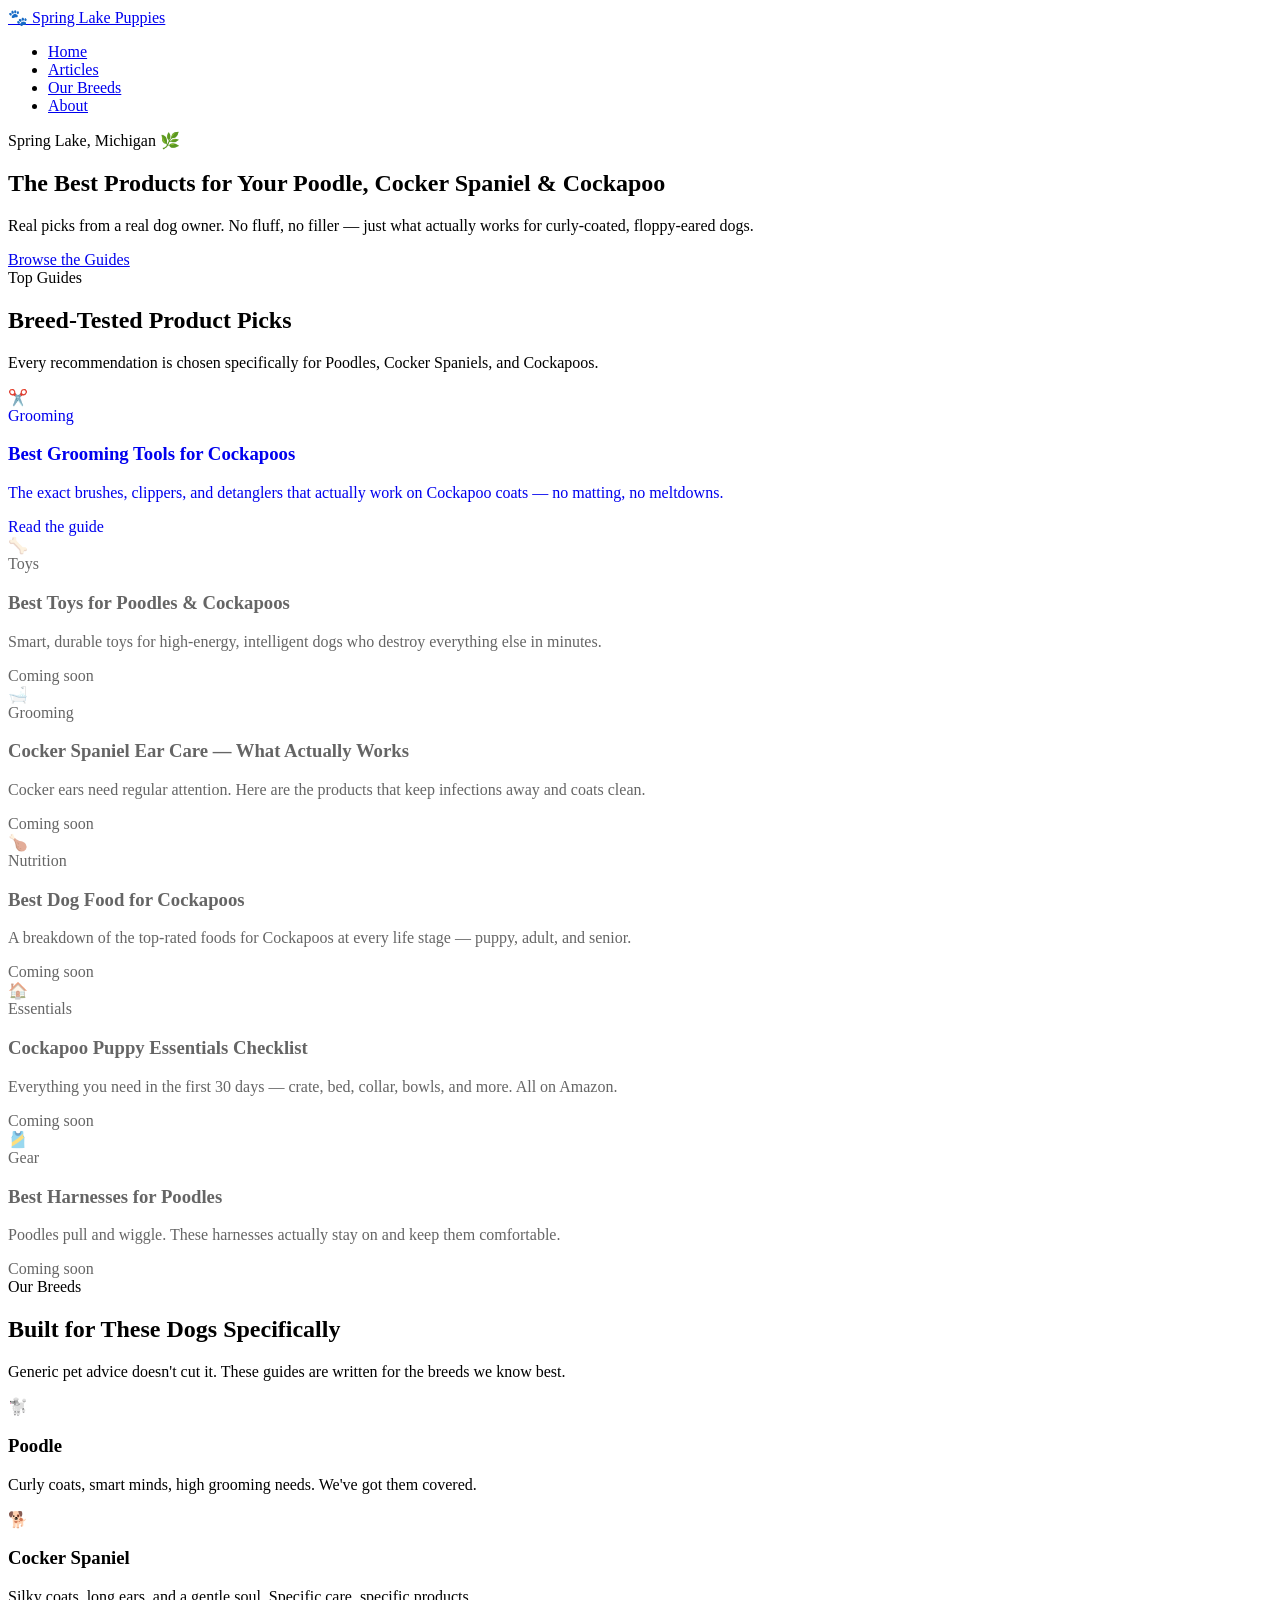
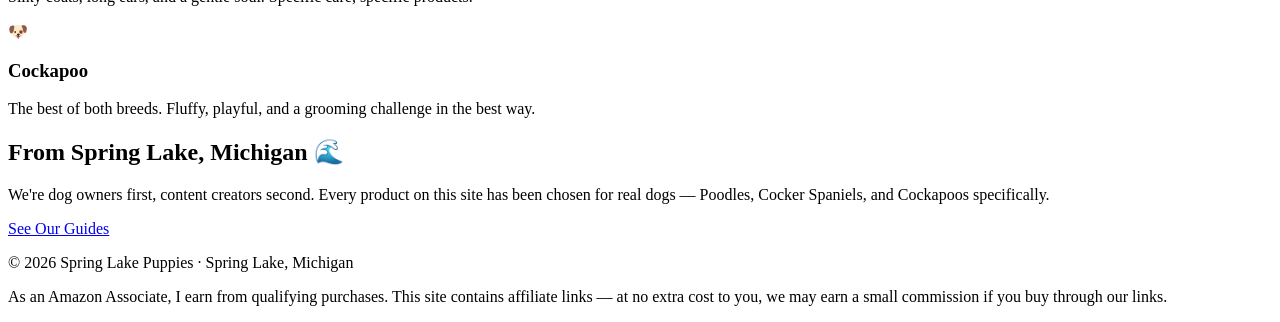
==== index.html @ 421daec8 "Create index.html" ====
<!DOCTYPE html>
<html lang="en">
<head>
  <meta charset="UTF-8" />
  <meta name="viewport" content="width=device-width, initial-scale=1.0" />
  <title>Spring Lake Puppies — Trusted Picks for Poodles, Cockers & Cockapoos</title>
  <meta name="description" content="Honest, breed-tested product picks for Poodles, Cocker Spaniels, and Cockapoos. Grooming tools, toys, food, and more — curated from Spring Lake, Michigan." />
  <link rel="stylesheet" href="style.css" />
</head>
<body>

  <!-- Navigation -->
  <nav>
    <div class="nav-inner">
      <a href="index.html" class="nav-logo">
        <span>🐾</span> Spring Lake Puppies
      </a>
      <ul class="nav-links">
        <li><a href="index.html">Home</a></li>
        <li><a href="#articles">Articles</a></li>
        <li><a href="#breeds">Our Breeds</a></li>
        <li><a href="#about">About</a></li>
      </ul>
    </div>
  </nav>

  <section class="hero">
    <div class="container">
      <div class="hero-tag">Spring Lake, Michigan 🌿</div>
      <h1>The Best Products for Your Poodle, Cocker Spaniel & Cockapoo</h1>
      <p>Real picks from a real dog owner. No fluff, no filler — just what actually works for curly-coated, floppy-eared dogs.</p>
      <a href="#articles" class="btn">Browse the Guides</a>
    </div>
  </section>

  <section class="articles-section" id="articles">
    <div class="container">
      <div class="section-header">
        <div class="section-tag">Top Guides</div>
        <h2>Breed-Tested Product Picks</h2>
        <p>Every recommendation is chosen specifically for Poodles, Cocker Spaniels, and Cockapoos.</p>
      </div>
      <div class="cards-grid">
        <a href="articles/best-grooming-tools-cockapoos.html" class="card" style="text-decoration:none;">
          <div class="card-image">✂️</div>
          <div class="card-body">
            <div class="card-tag">Grooming</div>
            <h3>Best Grooming Tools for Cockapoos</h3>
            <p>The exact brushes, clippers, and detanglers that actually work on Cockapoo coats — no matting, no meltdowns.</p>
            <span class="card-link">Read the guide</span>
          </div>
        </a>
        <div class="card" style="opacity:0.6;">
          <div class="card-image">🦴</div>
          <div class="card-body">
            <div class="card-tag">Toys</div>
            <h3>Best Toys for Poodles & Cockapoos</h3>
            <p>Smart, durable toys for high-energy, intelligent dogs who destroy everything else in minutes.</p>
            <span class="card-link">Coming soon</span>
          </div>
        </div>
        <div class="card" style="opacity:0.6;">
          <div class="card-image">🛁</div>
          <div class="card-body">
            <div class="card-tag">Grooming</div>
            <h3>Cocker Spaniel Ear Care — What Actually Works</h3>
            <p>Cocker ears need regular attention. Here are the products that keep infections away and coats clean.</p>
            <span class="card-link">Coming soon</span>
          </div>
        </div>
        <div class="card" style="opacity:0.6;">
          <div class="card-image">🍗</div>
          <div class="card-body">
            <div class="card-tag">Nutrition</div>
            <h3>Best Dog Food for Cockapoos</h3>
            <p>A breakdown of the top-rated foods for Cockapoos at every life stage — puppy, adult, and senior.</p>
            <span class="card-link">Coming soon</span>
          </div>
        </div>
        <div class="card" style="opacity:0.6;">
          <div class="card-image">🏠</div>
          <div class="card-body">
            <div class="card-tag">Essentials</div>
            <h3>Cockapoo Puppy Essentials Checklist</h3>
            <p>Everything you need in the first 30 days — crate, bed, collar, bowls, and more. All on Amazon.</p>
            <span class="card-link">Coming soon</span>
          </div>
        </div>
        <div class="card" style="opacity:0.6;">
          <div class="card-image">🎽</div>
          <div class="card-body">
            <div class="card-tag">Gear</div>
            <h3>Best Harnesses for Poodles</h3>
            <p>Poodles pull and wiggle. These harnesses actually stay on and keep them comfortable.</p>
            <span class="card-link">Coming soon</span>
          </div>
        </div>
      </div>
    </div>
  </section>

  <section class="breeds-section" id="breeds">
    <div class="container">
      <div class="section-header">
        <div class="section-tag">Our Breeds</div>
        <h2>Built for These Dogs Specifically</h2>
        <p>Generic pet advice doesn't cut it. These guides are written for the breeds we know best.</p>
      </div>
      <div class="breeds-grid">
        <div class="breed-card">
          <div class="breed-emoji">🐩</div>
          <h3>Poodle</h3>
          <p>Curly coats, smart minds, high grooming needs. We've got them covered.</p>
        </div>
        <div class="breed-card">
          <div class="breed-emoji">🐕</div>
          <h3>Cocker Spaniel</h3>
          <p>Silky coats, long ears, and a gentle soul. Specific care, specific products.</p>
        </div>
        <div class="breed-card">
          <div class="breed-emoji">🐶</div>
          <h3>Cockapoo</h3>
          <p>The best of both breeds. Fluffy, playful, and a grooming challenge in the best way.</p>
        </div>
      </div>
    </div>
  </section>

  <section class="about-strip" id="about">
    <div class="container">
      <h2>From Spring Lake, Michigan 🌊</h2>
      <p>We're dog owners first, content creators second. Every product on this site has been chosen for real dogs — Poodles, Cocker Spaniels, and Cockapoos specifically.</p>
      <a href="#articles" class="btn">See Our Guides</a>
    </div>
  </section>

  <footer>
    <div class="container">
      <p>© 2026 Spring Lake Puppies · Spring Lake, Michigan</p>
      <p class="footer-disclaimer">As an Amazon Associate, I earn from qualifying purchases. This site contains affiliate links — at no extra cost to you, we may earn a small commission if you buy through our links.</p>
    </div>
  </footer>

</body>
</html>
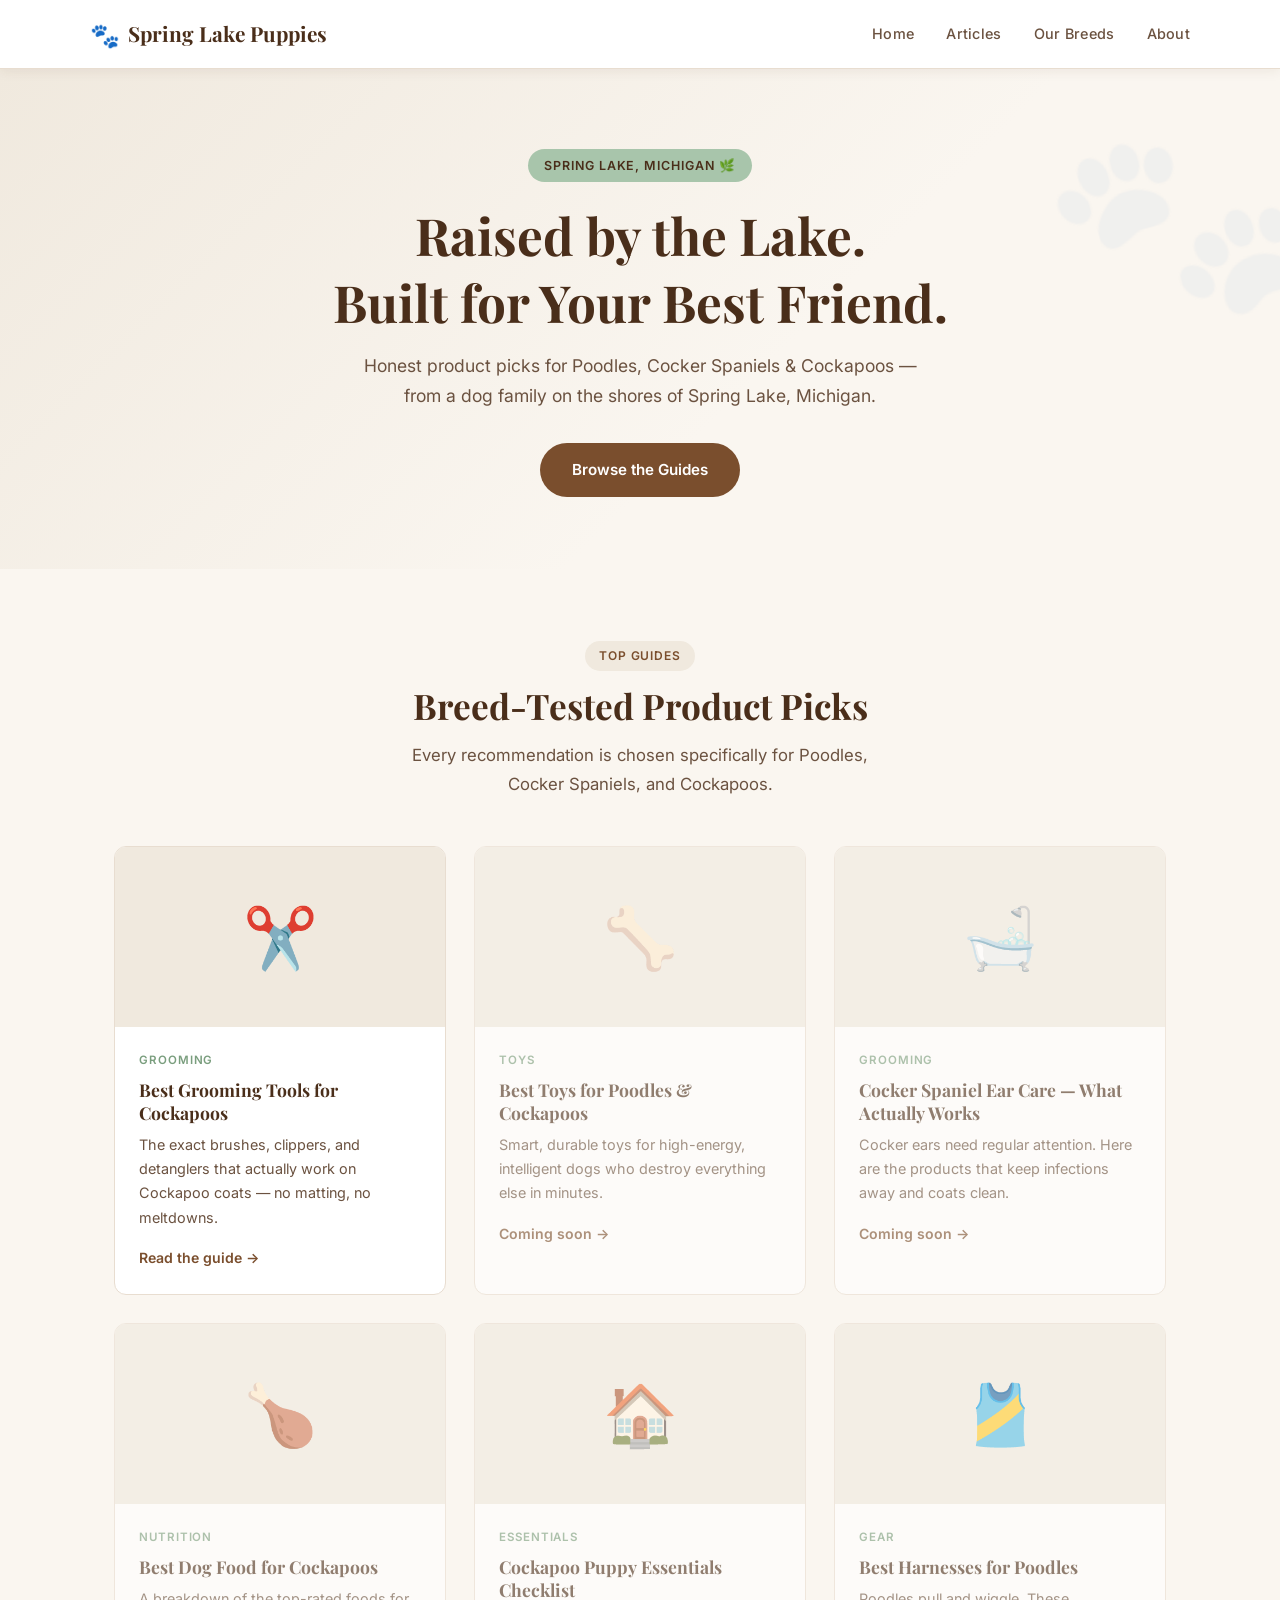
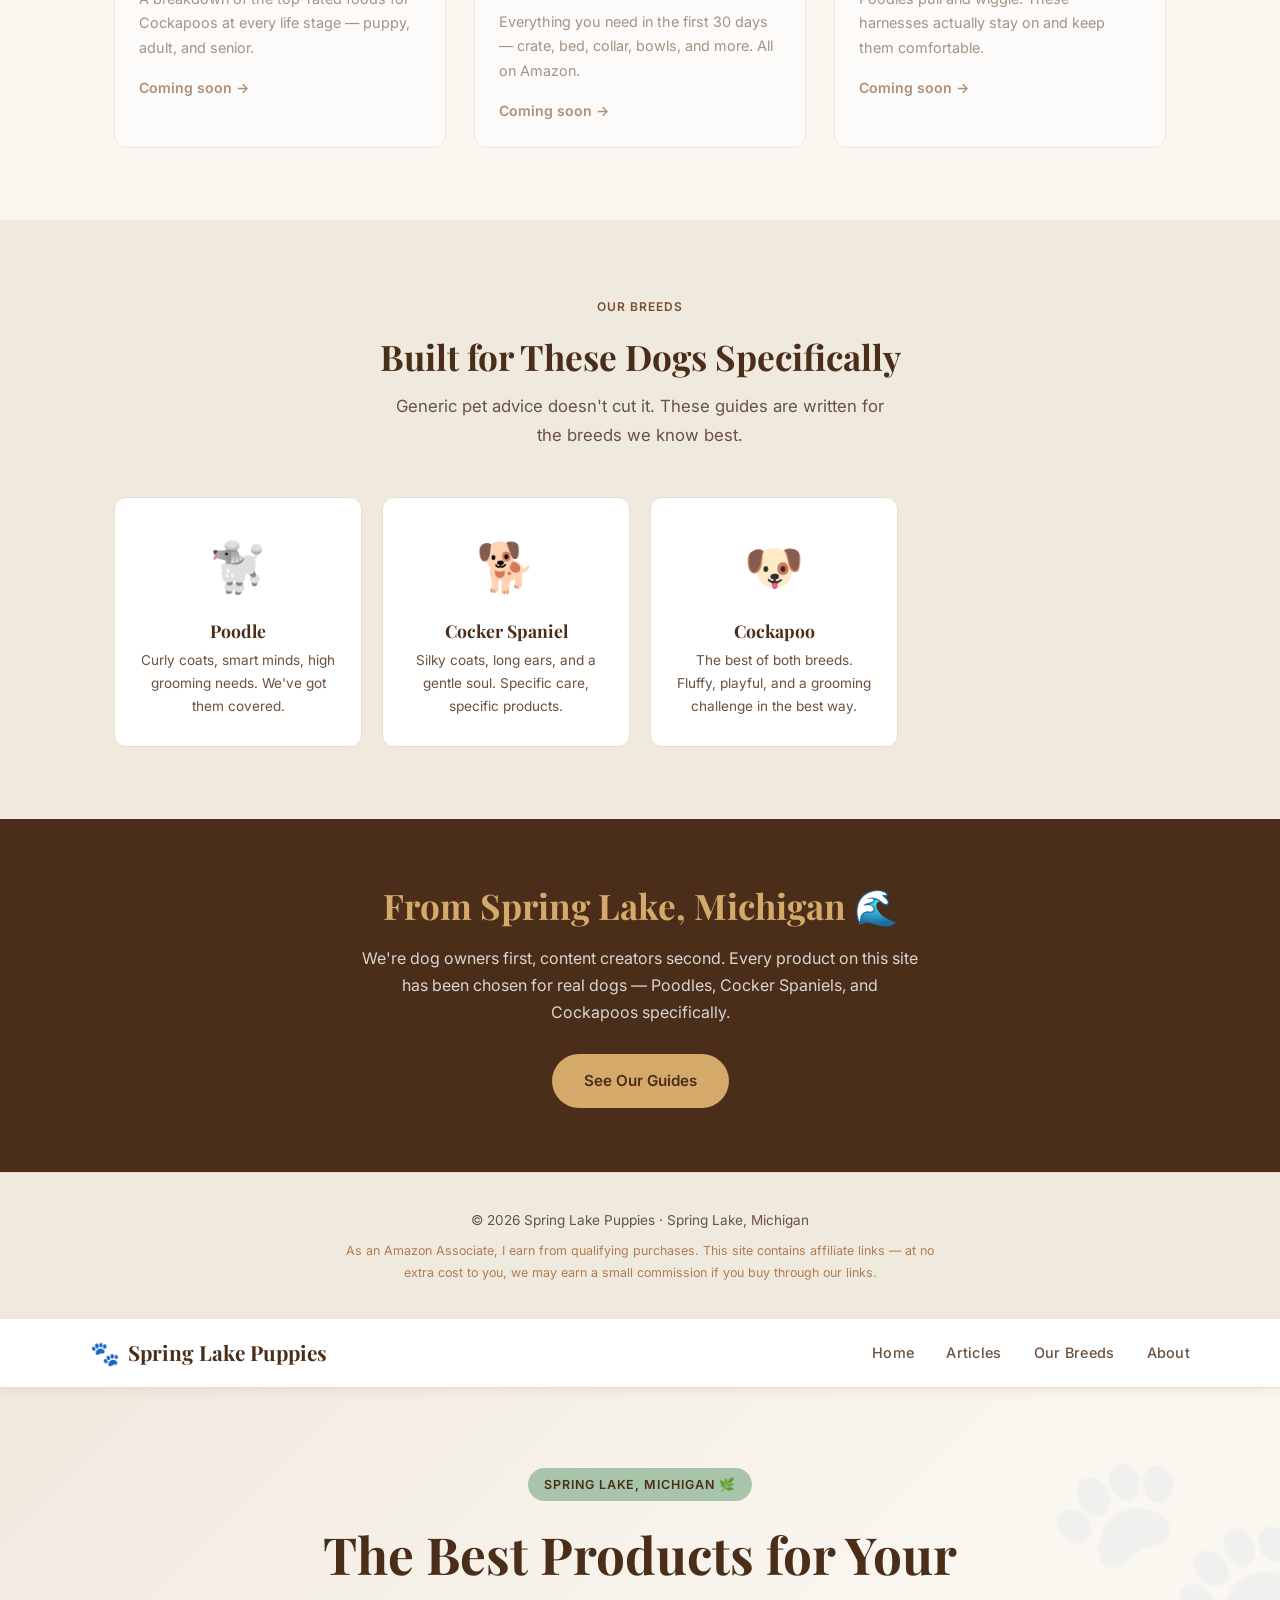
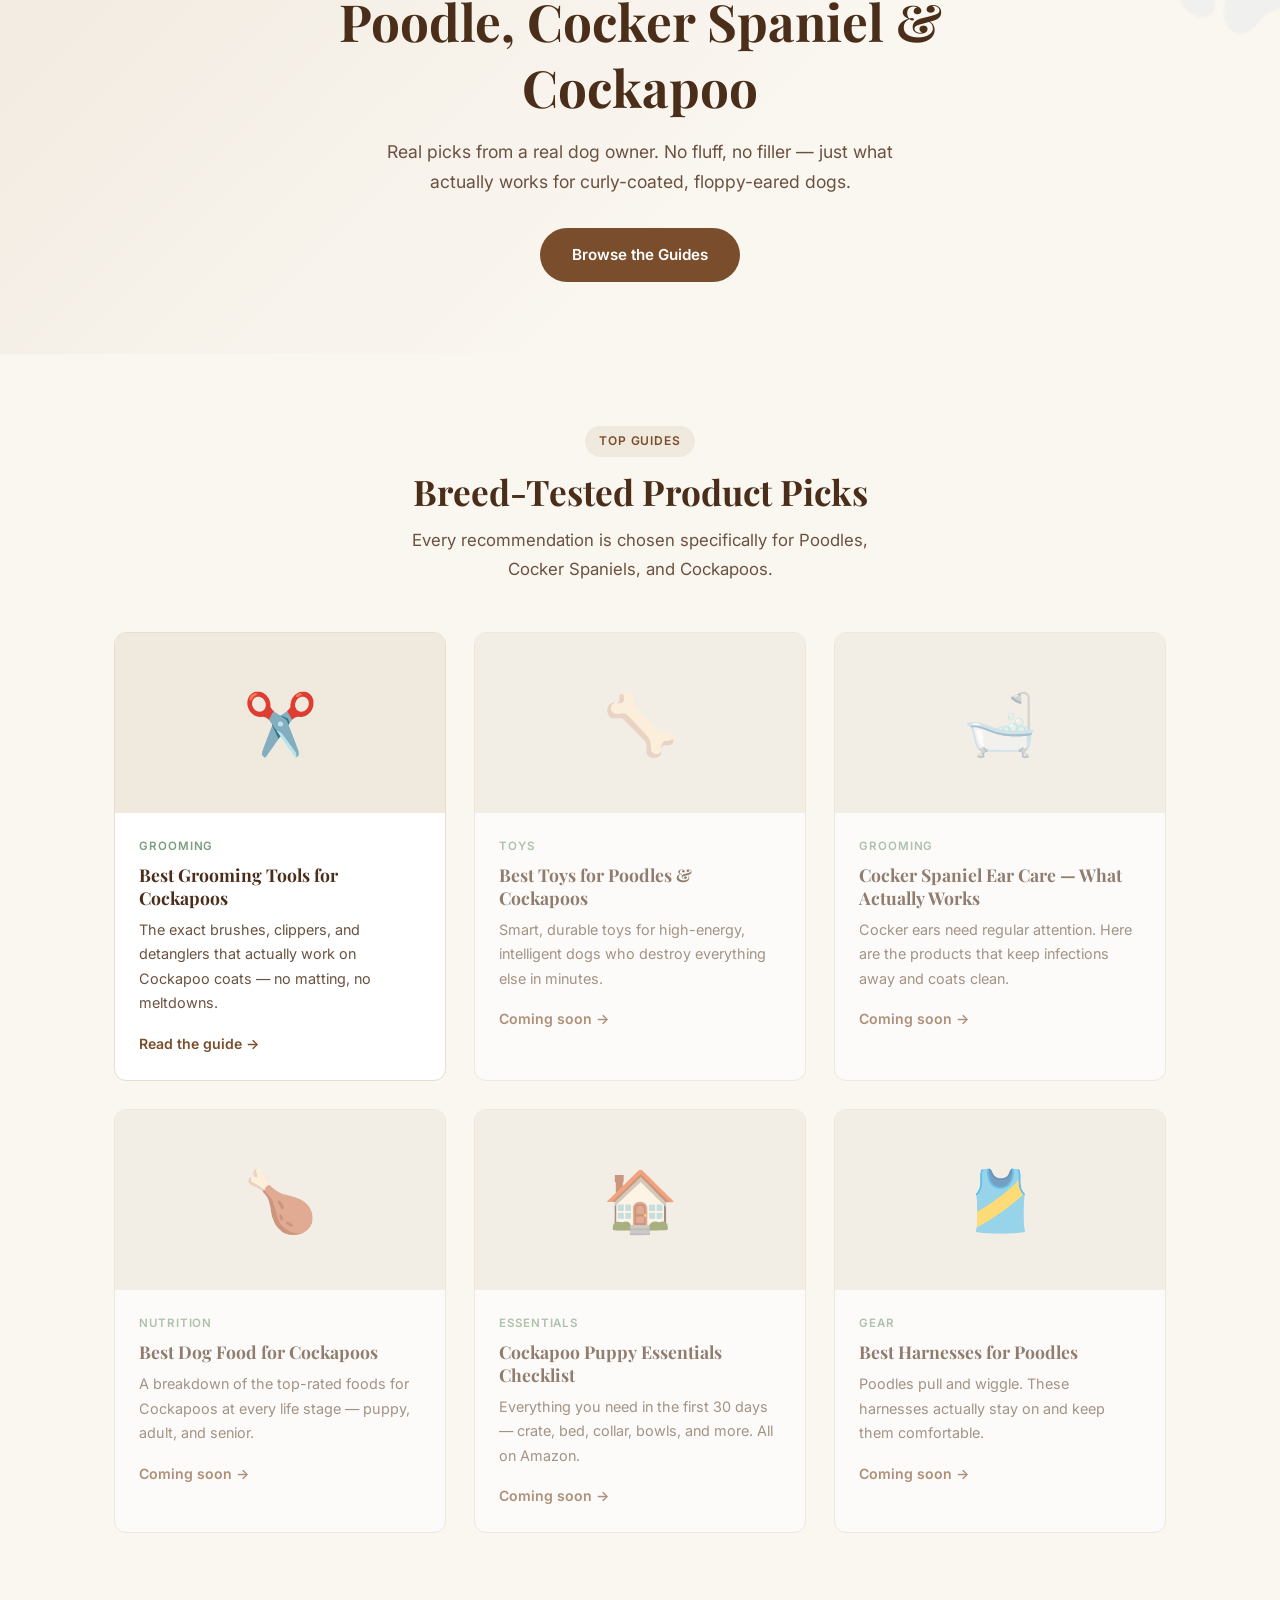
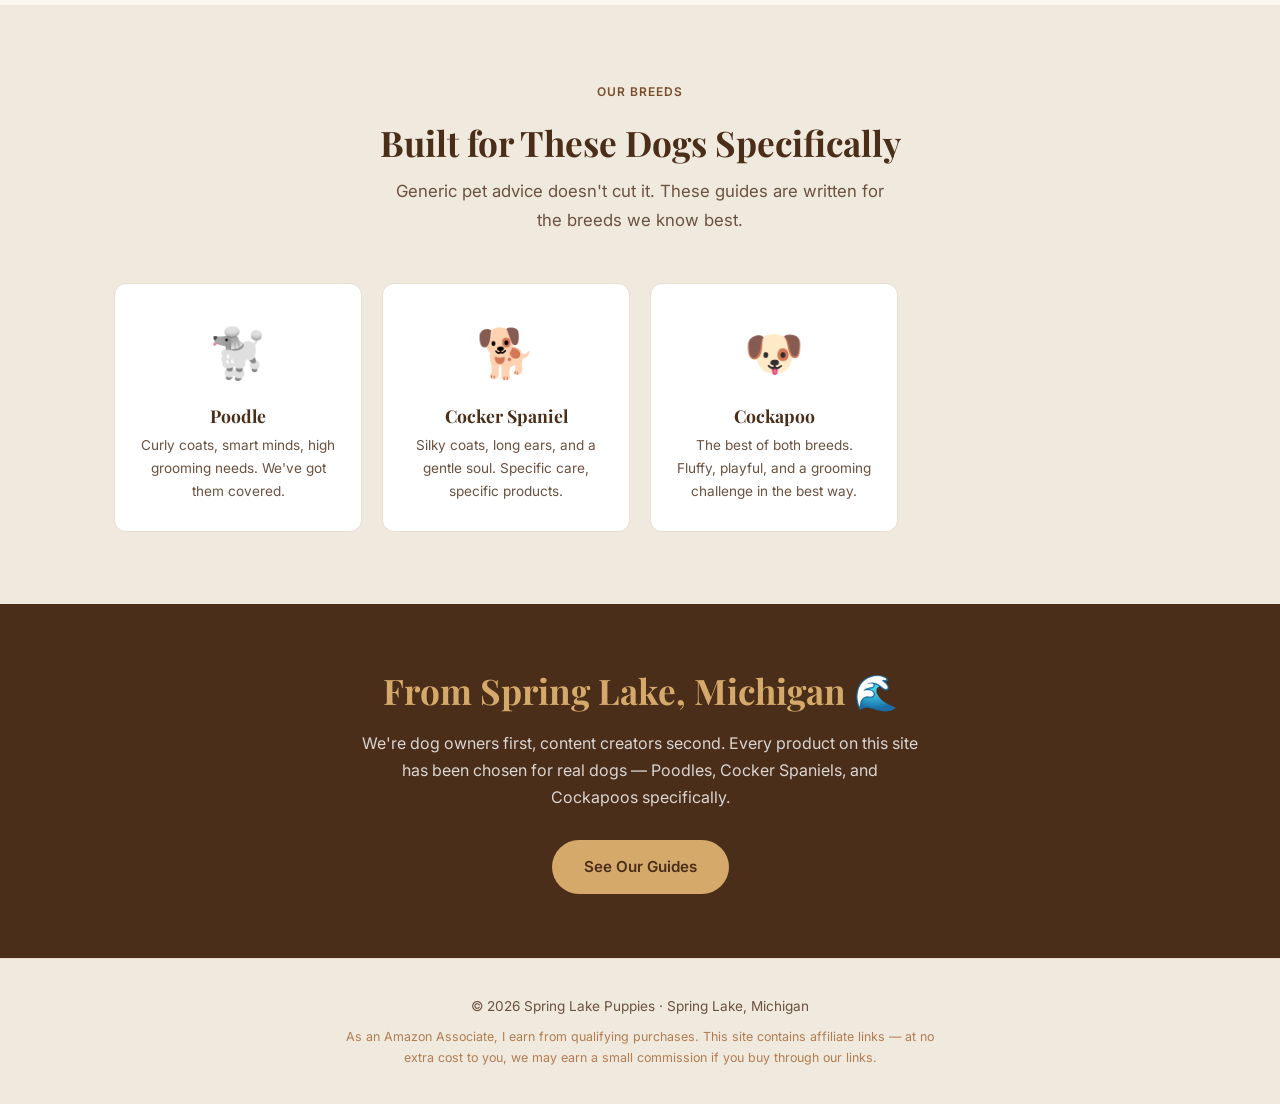
==== commit c43fcb10: "Update index.html" ====
--- a/index.html
+++ b/index.html
@@ -24,6 +24,168 @@
     </div>
   </nav>
 
+  <!-- Hero -->
+  <section class="hero">
+    <div class="hero-content">
+      <div class="hero-tag">Spring Lake, Michigan 🌿</div>
+      <h1>Raised by the Lake.<br>Built for Your Best Friend.</h1>
+      <p>Honest product picks for Poodles, Cocker Spaniels & Cockapoos — from a dog family on the shores of Spring Lake, Michigan.</p>
+      <a href="#articles" class="btn">Browse the Guides</a>
+    </div>
+  </section>
+
+  <!-- Featured Articles -->
+  <section class="articles-section" id="articles">
+    <div class="container">
+      <div class="section-header">
+        <div class="section-tag">Top Guides</div>
+        <h2>Breed-Tested Product Picks</h2>
+        <p>Every recommendation is chosen specifically for Poodles, Cocker Spaniels, and Cockapoos.</p>
+      </div>
+      <div class="cards-grid">
+
+        <!-- Article 1 — Live -->
+        <a href="articles/best-grooming-tools-cockapoos.html" class="card" style="text-decoration:none;">
+          <div class="card-image">✂️</div>
+          <div class="card-body">
+            <div class="card-tag">Grooming</div>
+            <h3>Best Grooming Tools for Cockapoos</h3>
+            <p>The exact brushes, clippers, and detanglers that actually work on Cockapoo coats — no matting, no meltdowns.</p>
+            <span class="card-link">Read the guide</span>
+          </div>
+        </a>
+
+        <!-- Article 2 — Coming Soon -->
+        <div class="card" style="opacity:0.6;">
+          <div class="card-image">🦴</div>
+          <div class="card-body">
+            <div class="card-tag">Toys</div>
+            <h3>Best Toys for Poodles & Cockapoos</h3>
+            <p>Smart, durable toys for high-energy, intelligent dogs who destroy everything else in minutes.</p>
+            <span class="card-link">Coming soon</span>
+          </div>
+        </div>
+
+        <!-- Article 3 — Coming Soon -->
+        <div class="card" style="opacity:0.6;">
+          <div class="card-image">🛁</div>
+          <div class="card-body">
+            <div class="card-tag">Grooming</div>
+            <h3>Cocker Spaniel Ear Care — What Actually Works</h3>
+            <p>Cocker ears need regular attention. Here are the products that keep infections away and coats clean.</p>
+            <span class="card-link">Coming soon</span>
+          </div>
+        </div>
+
+        <!-- Article 4 — Coming Soon -->
+        <div class="card" style="opacity:0.6;">
+          <div class="card-image">🍗</div>
+          <div class="card-body">
+            <div class="card-tag">Nutrition</div>
+            <h3>Best Dog Food for Cockapoos</h3>
+            <p>A breakdown of the top-rated foods for Cockapoos at every life stage — puppy, adult, and senior.</p>
+            <span class="card-link">Coming soon</span>
+          </div>
+        </div>
+
+        <!-- Article 5 — Coming Soon -->
+        <div class="card" style="opacity:0.6;">
+          <div class="card-image">🏠</div>
+          <div class="card-body">
+            <div class="card-tag">Essentials</div>
+            <h3>Cockapoo Puppy Essentials Checklist</h3>
+            <p>Everything you need in the first 30 days — crate, bed, collar, bowls, and more. All on Amazon.</p>
+            <span class="card-link">Coming soon</span>
+          </div>
+        </div>
+
+        <!-- Article 6 — Coming Soon -->
+        <div class="card" style="opacity:0.6;">
+          <div class="card-image">🎽</div>
+          <div class="card-body">
+            <div class="card-tag">Gear</div>
+            <h3>Best Harnesses for Poodles</h3>
+            <p>Poodles pull and wiggle. These harnesses actually stay on and keep them comfortable.</p>
+            <span class="card-link">Coming soon</span>
+          </div>
+        </div>
+
+      </div>
+    </div>
+  </section>
+
+  <!-- Breeds Section -->
+  <section class="breeds-section" id="breeds">
+    <div class="container">
+      <div class="section-header">
+        <div class="section-tag">Our Breeds</div>
+        <h2>Built for These Dogs Specifically</h2>
+        <p>Generic pet advice doesn't cut it. These guides are written for the breeds we know best.</p>
+      </div>
+      <div class="breeds-grid">
+        <div class="breed-card">
+          <div class="breed-emoji">🐩</div>
+          <h3>Poodle</h3>
+          <p>Curly coats, smart minds, high grooming needs. We've got them covered.</p>
+        </div>
+        <div class="breed-card">
+          <div class="breed-emoji">🐕</div>
+          <h3>Cocker Spaniel</h3>
+          <p>Silky coats, long ears, and a gentle soul. Specific care, specific products.</p>
+        </div>
+        <div class="breed-card">
+          <div class="breed-emoji">🐶</div>
+          <h3>Cockapoo</h3>
+          <p>The best of both breeds. Fluffy, playful, and a grooming challenge in the best way.</p>
+        </div>
+      </div>
+    </div>
+  </section>
+
+  <!-- About Strip -->
+  <section class="about-strip" id="about">
+    <div class="container">
+      <h2>From Spring Lake, Michigan 🌊</h2>
+      <p>We're dog owners first, content creators second. Every product on this site has been chosen for real dogs — Poodles, Cocker Spaniels, and Cockapoos specifically.</p>
+      <a href="#articles" class="btn">See Our Guides</a>
+    </div>
+  </section>
+
+  <!-- Footer -->
+  <footer>
+    <div class="container">
+      <p>© 2026 Spring Lake Puppies · Spring Lake, Michigan</p>
+      <p class="footer-disclaimer">As an Amazon Associate, I earn from qualifying purchases. This site contains affiliate links — at no extra cost to you, we may earn a small commission if you buy through our links.</p>
+    </div>
+  </footer>
+
+</body>
+</html><!DOCTYPE html>
+<html lang="en">
+<head>
+  <meta charset="UTF-8" />
+  <meta name="viewport" content="width=device-width, initial-scale=1.0" />
+  <title>Spring Lake Puppies — Trusted Picks for Poodles, Cockers & Cockapoos</title>
+  <meta name="description" content="Honest, breed-tested product picks for Poodles, Cocker Spaniels, and Cockapoos. Grooming tools, toys, food, and more — curated from Spring Lake, Michigan." />
+  <link rel="stylesheet" href="style.css" />
+</head>
+<body>
+
+  <!-- Navigation -->
+  <nav>
+    <div class="nav-inner">
+      <a href="index.html" class="nav-logo">
+        <span>🐾</span> Spring Lake Puppies
+      </a>
+      <ul class="nav-links">
+        <li><a href="index.html">Home</a></li>
+        <li><a href="#articles">Articles</a></li>
+        <li><a href="#breeds">Our Breeds</a></li>
+        <li><a href="#about">About</a></li>
+      </ul>
+    </div>
+  </nav>
+
   <section class="hero">
     <div class="container">
       <div class="hero-tag">Spring Lake, Michigan 🌿</div>
--- a/style.css
+++ b/style.css
@@ -0,0 +1,378 @@
+/* ===========================
+   Spring Lake Puppies — Styles
+   =========================== */
+
+@import url('https://fonts.googleapis.com/css2?family=Playfair+Display:wght@400;600;700&family=Inter:wght@300;400;500;600&display=swap');
+
+/* --- Variables --- */
+:root {
+  --cream: #FAF6F0;
+  --cream-dark: #F0E9DE;
+  --brown-dark: #4A2E1A;
+  --brown-mid: #7A4E2D;
+  --brown-light: #B07D52;
+  --tan: #D4A96A;
+  --sage: #7A9E7E;
+  --sage-light: #A8C5AB;
+  --white: #FFFFFF;
+  --text: #2C1F0F;
+  --text-light: #6B5240;
+  --border: #E8DDD0;
+  --shadow: rgba(74, 46, 26, 0.08);
+  --radius: 12px;
+  --radius-sm: 8px;
+}
+
+/* --- Reset --- */
+*, *::before, *::after { box-sizing: border-box; margin: 0; padding: 0; }
+html { scroll-behavior: smooth; }
+body {
+  font-family: 'Inter', sans-serif;
+  background-color: var(--cream);
+  color: var(--text);
+  line-height: 1.7;
+  font-size: 16px;
+}
+img { max-width: 100%; display: block; }
+a { color: var(--brown-mid); text-decoration: none; }
+a:hover { color: var(--brown-dark); }
+
+/* --- Typography --- */
+h1, h2, h3, h4 {
+  font-family: 'Playfair Display', serif;
+  color: var(--brown-dark);
+  line-height: 1.3;
+}
+h1 { font-size: clamp(2rem, 5vw, 3.2rem); }
+h2 { font-size: clamp(1.5rem, 3vw, 2.2rem); }
+h3 { font-size: 1.3rem; }
+p { margin-bottom: 1rem; color: var(--text-light); }
+
+/* --- Layout --- */
+.container { max-width: 1100px; margin: 0 auto; padding: 0 24px; }
+.container-narrow { max-width: 780px; margin: 0 auto; padding: 0 24px; }
+
+/* --- Navigation --- */
+nav {
+  background: var(--white);
+  border-bottom: 1px solid var(--border);
+  padding: 0 24px;
+  position: sticky;
+  top: 0;
+  z-index: 100;
+  box-shadow: 0 2px 12px var(--shadow);
+}
+.nav-inner {
+  max-width: 1100px;
+  margin: 0 auto;
+  display: flex;
+  align-items: center;
+  justify-content: space-between;
+  height: 68px;
+}
+.nav-logo {
+  font-family: 'Playfair Display', serif;
+  font-size: 1.3rem;
+  font-weight: 700;
+  color: var(--brown-dark);
+  display: flex;
+  align-items: center;
+  gap: 8px;
+}
+.nav-logo span { font-size: 1.5rem; }
+.nav-links { display: flex; gap: 32px; list-style: none; }
+.nav-links a {
+  font-size: 0.9rem;
+  font-weight: 500;
+  color: var(--text-light);
+  letter-spacing: 0.02em;
+  transition: color 0.2s;
+}
+.nav-links a:hover { color: var(--brown-dark); }
+
+/* --- Hero --- */
+.hero {
+  background: linear-gradient(135deg, var(--cream-dark) 0%, var(--cream) 60%);
+  padding: 80px 24px 72px;
+  text-align: center;
+  position: relative;
+  overflow: hidden;
+}
+.hero::before {
+  content: '🐾';
+  position: absolute;
+  font-size: 200px;
+  opacity: 0.04;
+  top: -20px;
+  right: -20px;
+  transform: rotate(-15deg);
+}
+.hero-tag {
+  display: inline-block;
+  background: var(--sage-light);
+  color: var(--brown-dark);
+  font-size: 0.78rem;
+  font-weight: 600;
+  letter-spacing: 0.08em;
+  text-transform: uppercase;
+  padding: 6px 16px;
+  border-radius: 100px;
+  margin-bottom: 20px;
+}
+.hero h1 { margin-bottom: 16px; max-width: 700px; margin-left: auto; margin-right: auto; }
+.hero p {
+  font-size: 1.1rem;
+  max-width: 560px;
+  margin: 0 auto 32px;
+  color: var(--text-light);
+}
+.btn {
+  display: inline-block;
+  background: var(--brown-mid);
+  color: var(--white);
+  padding: 14px 32px;
+  border-radius: 100px;
+  font-weight: 600;
+  font-size: 0.95rem;
+  transition: background 0.2s, transform 0.15s;
+}
+.btn:hover { background: var(--brown-dark); color: var(--white); transform: translateY(-1px); }
+.btn-outline {
+  background: transparent;
+  border: 2px solid var(--brown-mid);
+  color: var(--brown-mid);
+}
+.btn-outline:hover { background: var(--brown-mid); color: var(--white); }
+
+/* --- Section Headers --- */
+.section-header { text-align: center; margin-bottom: 48px; }
+.section-header p { font-size: 1.05rem; max-width: 500px; margin: 12px auto 0; }
+.section-tag {
+  display: inline-block;
+  background: var(--cream-dark);
+  color: var(--brown-mid);
+  font-size: 0.75rem;
+  font-weight: 600;
+  letter-spacing: 0.08em;
+  text-transform: uppercase;
+  padding: 5px 14px;
+  border-radius: 100px;
+  margin-bottom: 12px;
+}
+
+/* --- Article Cards --- */
+.articles-section { padding: 72px 0; }
+.cards-grid {
+  display: grid;
+  grid-template-columns: repeat(auto-fill, minmax(300px, 1fr));
+  gap: 28px;
+}
+.card {
+  background: var(--white);
+  border-radius: var(--radius);
+  overflow: hidden;
+  border: 1px solid var(--border);
+  transition: transform 0.2s, box-shadow 0.2s;
+}
+.card:hover { transform: translateY(-4px); box-shadow: 0 12px 32px var(--shadow); }
+.card-image {
+  height: 180px;
+  background: var(--cream-dark);
+  display: flex;
+  align-items: center;
+  justify-content: center;
+  font-size: 60px;
+}
+.card-body { padding: 24px; }
+.card-tag {
+  font-size: 0.72rem;
+  font-weight: 600;
+  letter-spacing: 0.08em;
+  text-transform: uppercase;
+  color: var(--sage);
+  margin-bottom: 8px;
+}
+.card h3 { font-size: 1.1rem; margin-bottom: 8px; color: var(--brown-dark); }
+.card p { font-size: 0.9rem; margin-bottom: 16px; }
+.card-link {
+  font-size: 0.88rem;
+  font-weight: 600;
+  color: var(--brown-mid);
+  display: flex;
+  align-items: center;
+  gap: 4px;
+}
+.card-link::after { content: '→'; transition: transform 0.2s; }
+.card:hover .card-link::after { transform: translateX(4px); }
+
+/* --- Breeds Section --- */
+.breeds-section {
+  background: var(--cream-dark);
+  padding: 72px 0;
+}
+.breeds-grid {
+  display: grid;
+  grid-template-columns: repeat(auto-fill, minmax(220px, 1fr));
+  gap: 20px;
+  margin-top: 40px;
+}
+.breed-card {
+  background: var(--white);
+  border-radius: var(--radius);
+  padding: 28px 24px;
+  text-align: center;
+  border: 1px solid var(--border);
+  transition: transform 0.2s;
+}
+.breed-card:hover { transform: translateY(-3px); }
+.breed-emoji { font-size: 48px; margin-bottom: 12px; }
+.breed-card h3 { font-size: 1.1rem; margin-bottom: 6px; }
+.breed-card p { font-size: 0.85rem; margin: 0; }
+
+/* --- About Strip --- */
+.about-strip {
+  background: var(--brown-dark);
+  color: var(--white);
+  padding: 64px 24px;
+  text-align: center;
+}
+.about-strip h2 { color: var(--tan); margin-bottom: 16px; }
+.about-strip p { color: rgba(255,255,255,0.8); max-width: 560px; margin: 0 auto 28px; }
+.about-strip .btn { background: var(--tan); color: var(--brown-dark); }
+.about-strip .btn:hover { background: var(--white); }
+
+/* --- Footer --- */
+footer {
+  background: var(--cream-dark);
+  border-top: 1px solid var(--border);
+  padding: 36px 24px;
+  text-align: center;
+}
+footer p { font-size: 0.85rem; color: var(--text-light); margin: 0; }
+.footer-disclaimer {
+  font-size: 0.78rem;
+  color: var(--brown-light);
+  margin-top: 8px;
+  max-width: 600px;
+  margin-left: auto;
+  margin-right: auto;
+}
+
+/* --- Article Page --- */
+.article-hero {
+  background: linear-gradient(135deg, var(--cream-dark) 0%, var(--cream) 100%);
+  padding: 56px 24px 48px;
+}
+.breadcrumb {
+  font-size: 0.82rem;
+  color: var(--text-light);
+  margin-bottom: 20px;
+  display: flex;
+  align-items: center;
+  gap: 8px;
+}
+.breadcrumb a { color: var(--brown-mid); }
+.breadcrumb span { color: var(--text-light); }
+.article-meta {
+  display: flex;
+  align-items: center;
+  gap: 20px;
+  margin-top: 16px;
+  font-size: 0.85rem;
+  color: var(--text-light);
+  flex-wrap: wrap;
+}
+.article-meta span { display: flex; align-items: center; gap: 5px; }
+
+.article-content { padding: 56px 0 80px; }
+.article-content h2 { margin: 40px 0 16px; padding-bottom: 10px; border-bottom: 2px solid var(--cream-dark); }
+.article-content h3 { margin: 28px 0 10px; color: var(--brown-mid); }
+.article-content p { color: var(--text); }
+.article-content ul, .article-content ol { padding-left: 24px; margin-bottom: 1rem; }
+.article-content li { margin-bottom: 6px; color: var(--text-light); }
+
+.quick-picks {
+  background: var(--cream-dark);
+  border: 2px solid var(--tan);
+  border-radius: var(--radius);
+  padding: 28px;
+  margin: 32px 0;
+}
+.quick-picks h3 { color: var(--brown-dark); margin: 0 0 16px; font-size: 1rem; text-transform: uppercase; letter-spacing: 0.05em; }
+.quick-pick-item {
+  display: flex;
+  align-items: flex-start;
+  gap: 16px;
+  padding: 14px 0;
+  border-bottom: 1px solid var(--border);
+}
+.quick-pick-item:last-child { border-bottom: none; padding-bottom: 0; }
+.pick-badge {
+  background: var(--brown-mid);
+  color: var(--white);
+  font-size: 0.7rem;
+  font-weight: 700;
+  padding: 3px 10px;
+  border-radius: 100px;
+  white-space: nowrap;
+  margin-top: 3px;
+}
+.pick-info h4 { font-family: 'Inter', sans-serif; font-size: 0.95rem; font-weight: 600; color: var(--brown-dark); margin-bottom: 2px; }
+.pick-info p { font-size: 0.82rem; margin: 0; }
+
+.product-block {
+  background: var(--white);
+  border: 1px solid var(--border);
+  border-radius: var(--radius);
+  padding: 28px;
+  margin: 24px 0;
+}
+.product-block-header { display: flex; justify-content: space-between; align-items: flex-start; gap: 16px; flex-wrap: wrap; margin-bottom: 16px; }
+.product-block h3 { margin: 0; color: var(--brown-dark); }
+.product-price { font-weight: 700; font-size: 1.1rem; color: var(--sage); }
+.product-tags { display: flex; gap: 8px; flex-wrap: wrap; margin-bottom: 14px; }
+.product-tag {
+  background: var(--cream-dark);
+  color: var(--brown-mid);
+  font-size: 0.75rem;
+  font-weight: 600;
+  padding: 3px 10px;
+  border-radius: 100px;
+}
+.amazon-btn {
+  display: inline-block;
+  background: #FF9900;
+  color: var(--brown-dark);
+  font-weight: 700;
+  font-size: 0.9rem;
+  padding: 11px 24px;
+  border-radius: 100px;
+  margin-top: 16px;
+  transition: background 0.2s, transform 0.15s;
+}
+.amazon-btn:hover { background: #e68a00; color: var(--brown-dark); transform: translateY(-1px); }
+
+.pro-tip {
+  background: var(--sage-light);
+  border-left: 4px solid var(--sage);
+  border-radius: 0 var(--radius-sm) var(--radius-sm) 0;
+  padding: 18px 24px;
+  margin: 24px 0;
+}
+.pro-tip strong { color: var(--brown-dark); }
+.pro-tip p { margin: 0; color: var(--text); font-size: 0.95rem; }
+
+.faq-item { border-bottom: 1px solid var(--border); padding: 20px 0; }
+.faq-item:last-child { border-bottom: none; }
+.faq-item h4 { font-family: 'Inter', sans-serif; font-weight: 600; color: var(--brown-dark); margin-bottom: 8px; }
+.faq-item p { margin: 0; font-size: 0.95rem; }
+
+@media (max-width: 640px) {
+  .nav-links { gap: 16px; }
+  .nav-links a { font-size: 0.82rem; }
+  .hero { padding: 56px 16px 48px; }
+  .cards-grid { grid-template-columns: 1fr; }
+  .breeds-grid { grid-template-columns: repeat(2, 1fr); }
+  .article-meta { gap: 12px; }
+  .product-block-header { flex-direction: column; }
+}
--- a/style.css
+++ b/style.css
@@ -0,0 +1,378 @@
+/* ===========================
+   Spring Lake Puppies — Styles
+   =========================== */
+
+@import url('https://fonts.googleapis.com/css2?family=Playfair+Display:wght@400;600;700&family=Inter:wght@300;400;500;600&display=swap');
+
+/* --- Variables --- */
+:root {
+  --cream: #FAF6F0;
+  --cream-dark: #F0E9DE;
+  --brown-dark: #4A2E1A;
+  --brown-mid: #7A4E2D;
+  --brown-light: #B07D52;
+  --tan: #D4A96A;
+  --sage: #7A9E7E;
+  --sage-light: #A8C5AB;
+  --white: #FFFFFF;
+  --text: #2C1F0F;
+  --text-light: #6B5240;
+  --border: #E8DDD0;
+  --shadow: rgba(74, 46, 26, 0.08);
+  --radius: 12px;
+  --radius-sm: 8px;
+}
+
+/* --- Reset --- */
+*, *::before, *::after { box-sizing: border-box; margin: 0; padding: 0; }
+html { scroll-behavior: smooth; }
+body {
+  font-family: 'Inter', sans-serif;
+  background-color: var(--cream);
+  color: var(--text);
+  line-height: 1.7;
+  font-size: 16px;
+}
+img { max-width: 100%; display: block; }
+a { color: var(--brown-mid); text-decoration: none; }
+a:hover { color: var(--brown-dark); }
+
+/* --- Typography --- */
+h1, h2, h3, h4 {
+  font-family: 'Playfair Display', serif;
+  color: var(--brown-dark);
+  line-height: 1.3;
+}
+h1 { font-size: clamp(2rem, 5vw, 3.2rem); }
+h2 { font-size: clamp(1.5rem, 3vw, 2.2rem); }
+h3 { font-size: 1.3rem; }
+p { margin-bottom: 1rem; color: var(--text-light); }
+
+/* --- Layout --- */
+.container { max-width: 1100px; margin: 0 auto; padding: 0 24px; }
+.container-narrow { max-width: 780px; margin: 0 auto; padding: 0 24px; }
+
+/* --- Navigation --- */
+nav {
+  background: var(--white);
+  border-bottom: 1px solid var(--border);
+  padding: 0 24px;
+  position: sticky;
+  top: 0;
+  z-index: 100;
+  box-shadow: 0 2px 12px var(--shadow);
+}
+.nav-inner {
+  max-width: 1100px;
+  margin: 0 auto;
+  display: flex;
+  align-items: center;
+  justify-content: space-between;
+  height: 68px;
+}
+.nav-logo {
+  font-family: 'Playfair Display', serif;
+  font-size: 1.3rem;
+  font-weight: 700;
+  color: var(--brown-dark);
+  display: flex;
+  align-items: center;
+  gap: 8px;
+}
+.nav-logo span { font-size: 1.5rem; }
+.nav-links { display: flex; gap: 32px; list-style: none; }
+.nav-links a {
+  font-size: 0.9rem;
+  font-weight: 500;
+  color: var(--text-light);
+  letter-spacing: 0.02em;
+  transition: color 0.2s;
+}
+.nav-links a:hover { color: var(--brown-dark); }
+
+/* --- Hero --- */
+.hero {
+  background: linear-gradient(135deg, var(--cream-dark) 0%, var(--cream) 60%);
+  padding: 80px 24px 72px;
+  text-align: center;
+  position: relative;
+  overflow: hidden;
+}
+.hero::before {
+  content: '🐾';
+  position: absolute;
+  font-size: 200px;
+  opacity: 0.04;
+  top: -20px;
+  right: -20px;
+  transform: rotate(-15deg);
+}
+.hero-tag {
+  display: inline-block;
+  background: var(--sage-light);
+  color: var(--brown-dark);
+  font-size: 0.78rem;
+  font-weight: 600;
+  letter-spacing: 0.08em;
+  text-transform: uppercase;
+  padding: 6px 16px;
+  border-radius: 100px;
+  margin-bottom: 20px;
+}
+.hero h1 { margin-bottom: 16px; max-width: 700px; margin-left: auto; margin-right: auto; }
+.hero p {
+  font-size: 1.1rem;
+  max-width: 560px;
+  margin: 0 auto 32px;
+  color: var(--text-light);
+}
+.btn {
+  display: inline-block;
+  background: var(--brown-mid);
+  color: var(--white);
+  padding: 14px 32px;
+  border-radius: 100px;
+  font-weight: 600;
+  font-size: 0.95rem;
+  transition: background 0.2s, transform 0.15s;
+}
+.btn:hover { background: var(--brown-dark); color: var(--white); transform: translateY(-1px); }
+.btn-outline {
+  background: transparent;
+  border: 2px solid var(--brown-mid);
+  color: var(--brown-mid);
+}
+.btn-outline:hover { background: var(--brown-mid); color: var(--white); }
+
+/* --- Section Headers --- */
+.section-header { text-align: center; margin-bottom: 48px; }
+.section-header p { font-size: 1.05rem; max-width: 500px; margin: 12px auto 0; }
+.section-tag {
+  display: inline-block;
+  background: var(--cream-dark);
+  color: var(--brown-mid);
+  font-size: 0.75rem;
+  font-weight: 600;
+  letter-spacing: 0.08em;
+  text-transform: uppercase;
+  padding: 5px 14px;
+  border-radius: 100px;
+  margin-bottom: 12px;
+}
+
+/* --- Article Cards --- */
+.articles-section { padding: 72px 0; }
+.cards-grid {
+  display: grid;
+  grid-template-columns: repeat(auto-fill, minmax(300px, 1fr));
+  gap: 28px;
+}
+.card {
+  background: var(--white);
+  border-radius: var(--radius);
+  overflow: hidden;
+  border: 1px solid var(--border);
+  transition: transform 0.2s, box-shadow 0.2s;
+}
+.card:hover { transform: translateY(-4px); box-shadow: 0 12px 32px var(--shadow); }
+.card-image {
+  height: 180px;
+  background: var(--cream-dark);
+  display: flex;
+  align-items: center;
+  justify-content: center;
+  font-size: 60px;
+}
+.card-body { padding: 24px; }
+.card-tag {
+  font-size: 0.72rem;
+  font-weight: 600;
+  letter-spacing: 0.08em;
+  text-transform: uppercase;
+  color: var(--sage);
+  margin-bottom: 8px;
+}
+.card h3 { font-size: 1.1rem; margin-bottom: 8px; color: var(--brown-dark); }
+.card p { font-size: 0.9rem; margin-bottom: 16px; }
+.card-link {
+  font-size: 0.88rem;
+  font-weight: 600;
+  color: var(--brown-mid);
+  display: flex;
+  align-items: center;
+  gap: 4px;
+}
+.card-link::after { content: '→'; transition: transform 0.2s; }
+.card:hover .card-link::after { transform: translateX(4px); }
+
+/* --- Breeds Section --- */
+.breeds-section {
+  background: var(--cream-dark);
+  padding: 72px 0;
+}
+.breeds-grid {
+  display: grid;
+  grid-template-columns: repeat(auto-fill, minmax(220px, 1fr));
+  gap: 20px;
+  margin-top: 40px;
+}
+.breed-card {
+  background: var(--white);
+  border-radius: var(--radius);
+  padding: 28px 24px;
+  text-align: center;
+  border: 1px solid var(--border);
+  transition: transform 0.2s;
+}
+.breed-card:hover { transform: translateY(-3px); }
+.breed-emoji { font-size: 48px; margin-bottom: 12px; }
+.breed-card h3 { font-size: 1.1rem; margin-bottom: 6px; }
+.breed-card p { font-size: 0.85rem; margin: 0; }
+
+/* --- About Strip --- */
+.about-strip {
+  background: var(--brown-dark);
+  color: var(--white);
+  padding: 64px 24px;
+  text-align: center;
+}
+.about-strip h2 { color: var(--tan); margin-bottom: 16px; }
+.about-strip p { color: rgba(255,255,255,0.8); max-width: 560px; margin: 0 auto 28px; }
+.about-strip .btn { background: var(--tan); color: var(--brown-dark); }
+.about-strip .btn:hover { background: var(--white); }
+
+/* --- Footer --- */
+footer {
+  background: var(--cream-dark);
+  border-top: 1px solid var(--border);
+  padding: 36px 24px;
+  text-align: center;
+}
+footer p { font-size: 0.85rem; color: var(--text-light); margin: 0; }
+.footer-disclaimer {
+  font-size: 0.78rem;
+  color: var(--brown-light);
+  margin-top: 8px;
+  max-width: 600px;
+  margin-left: auto;
+  margin-right: auto;
+}
+
+/* --- Article Page --- */
+.article-hero {
+  background: linear-gradient(135deg, var(--cream-dark) 0%, var(--cream) 100%);
+  padding: 56px 24px 48px;
+}
+.breadcrumb {
+  font-size: 0.82rem;
+  color: var(--text-light);
+  margin-bottom: 20px;
+  display: flex;
+  align-items: center;
+  gap: 8px;
+}
+.breadcrumb a { color: var(--brown-mid); }
+.breadcrumb span { color: var(--text-light); }
+.article-meta {
+  display: flex;
+  align-items: center;
+  gap: 20px;
+  margin-top: 16px;
+  font-size: 0.85rem;
+  color: var(--text-light);
+  flex-wrap: wrap;
+}
+.article-meta span { display: flex; align-items: center; gap: 5px; }
+
+.article-content { padding: 56px 0 80px; }
+.article-content h2 { margin: 40px 0 16px; padding-bottom: 10px; border-bottom: 2px solid var(--cream-dark); }
+.article-content h3 { margin: 28px 0 10px; color: var(--brown-mid); }
+.article-content p { color: var(--text); }
+.article-content ul, .article-content ol { padding-left: 24px; margin-bottom: 1rem; }
+.article-content li { margin-bottom: 6px; color: var(--text-light); }
+
+.quick-picks {
+  background: var(--cream-dark);
+  border: 2px solid var(--tan);
+  border-radius: var(--radius);
+  padding: 28px;
+  margin: 32px 0;
+}
+.quick-picks h3 { color: var(--brown-dark); margin: 0 0 16px; font-size: 1rem; text-transform: uppercase; letter-spacing: 0.05em; }
+.quick-pick-item {
+  display: flex;
+  align-items: flex-start;
+  gap: 16px;
+  padding: 14px 0;
+  border-bottom: 1px solid var(--border);
+}
+.quick-pick-item:last-child { border-bottom: none; padding-bottom: 0; }
+.pick-badge {
+  background: var(--brown-mid);
+  color: var(--white);
+  font-size: 0.7rem;
+  font-weight: 700;
+  padding: 3px 10px;
+  border-radius: 100px;
+  white-space: nowrap;
+  margin-top: 3px;
+}
+.pick-info h4 { font-family: 'Inter', sans-serif; font-size: 0.95rem; font-weight: 600; color: var(--brown-dark); margin-bottom: 2px; }
+.pick-info p { font-size: 0.82rem; margin: 0; }
+
+.product-block {
+  background: var(--white);
+  border: 1px solid var(--border);
+  border-radius: var(--radius);
+  padding: 28px;
+  margin: 24px 0;
+}
+.product-block-header { display: flex; justify-content: space-between; align-items: flex-start; gap: 16px; flex-wrap: wrap; margin-bottom: 16px; }
+.product-block h3 { margin: 0; color: var(--brown-dark); }
+.product-price { font-weight: 700; font-size: 1.1rem; color: var(--sage); }
+.product-tags { display: flex; gap: 8px; flex-wrap: wrap; margin-bottom: 14px; }
+.product-tag {
+  background: var(--cream-dark);
+  color: var(--brown-mid);
+  font-size: 0.75rem;
+  font-weight: 600;
+  padding: 3px 10px;
+  border-radius: 100px;
+}
+.amazon-btn {
+  display: inline-block;
+  background: #FF9900;
+  color: var(--brown-dark);
+  font-weight: 700;
+  font-size: 0.9rem;
+  padding: 11px 24px;
+  border-radius: 100px;
+  margin-top: 16px;
+  transition: background 0.2s, transform 0.15s;
+}
+.amazon-btn:hover { background: #e68a00; color: var(--brown-dark); transform: translateY(-1px); }
+
+.pro-tip {
+  background: var(--sage-light);
+  border-left: 4px solid var(--sage);
+  border-radius: 0 var(--radius-sm) var(--radius-sm) 0;
+  padding: 18px 24px;
+  margin: 24px 0;
+}
+.pro-tip strong { color: var(--brown-dark); }
+.pro-tip p { margin: 0; color: var(--text); font-size: 0.95rem; }
+
+.faq-item { border-bottom: 1px solid var(--border); padding: 20px 0; }
+.faq-item:last-child { border-bottom: none; }
+.faq-item h4 { font-family: 'Inter', sans-serif; font-weight: 600; color: var(--brown-dark); margin-bottom: 8px; }
+.faq-item p { margin: 0; font-size: 0.95rem; }
+
+@media (max-width: 640px) {
+  .nav-links { gap: 16px; }
+  .nav-links a { font-size: 0.82rem; }
+  .hero { padding: 56px 16px 48px; }
+  .cards-grid { grid-template-columns: 1fr; }
+  .breeds-grid { grid-template-columns: repeat(2, 1fr); }
+  .article-meta { gap: 12px; }
+  .product-block-header { flex-direction: column; }
+}
